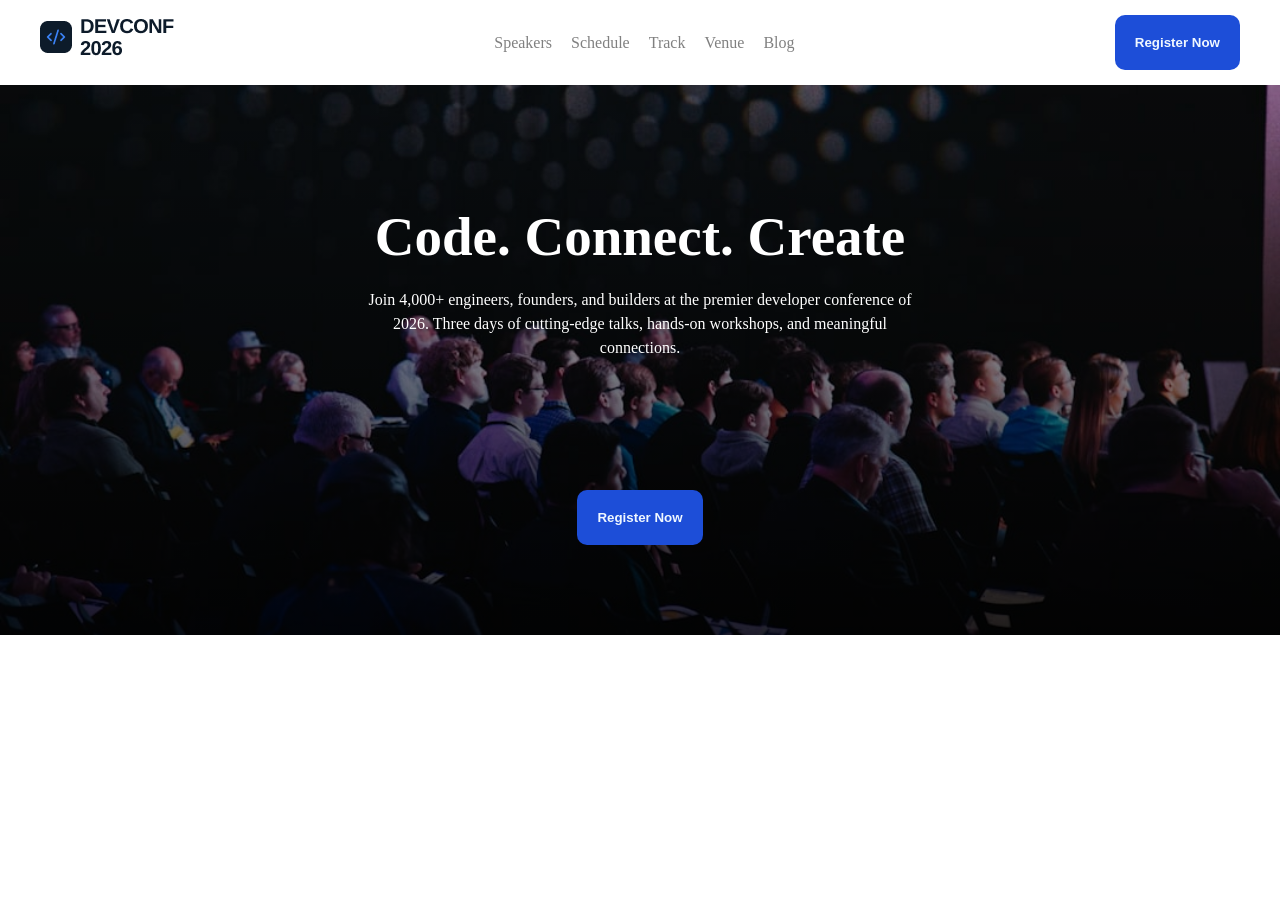
==== index.html @ 89bc0938 "Initial commit" ====
<!doctype html>
<html lang="en">
  <head>
    <meta charset="UTF-8" />
    <meta name="viewport" content="width=device-width, initial-scale=1.0" />
    <link rel="stylesheet" href="./style.css" />
    <title>Document</title>
  </head>
  <body>
    <!-- header start -->
    <header>
      <nav class="container">
        <!-- logo start -->

        <div class="logo-image">
          <img src="./assets/logo.png" alt="" />
        </div>
        <!-- logo end -->

        <!-- ul start -->

        <ul>
          <li><a href="">Speakers</a></li>
          <li><a href="">Schedule</a></li>
          <li><a href="">Track</a></li>
          <li><a href="">Venue</a></li>
          <li><a href="">Blog</a></li>
        </ul>
        <!-- ul end -->

        <!-- button -->
        <button class="btn">Register Now</button>
      </nav>
    </header>
    <!-- header end -->

    <!-- hero section start -->

    <div id="hero-pic">
      <div class="hero-content">
        <h1>Code. Connect. Create</h1>
        <p>
          Join 4,000+ engineers, founders, and builders at the premier developer
          conference of 2026. Three days of cutting-edge talks, hands-on
          workshops, and meaningful connections.
        </p>
        <button class="btn">Register Now</button>
      </div>
    </div>

    <!-- hero section end -->

    <!-- hero section end -->
  </body>
</html>
---- style.css ----
* {
  margin: 0;
  padding: 0;
}
header {
  background-color: rgb(255, 255, 255);
}
.container {
  max-width: 1200px;
  margin: auto;
}
.logo-image {
  cursor: pointer;
}

nav {
  display: flex;
  justify-content: space-between;
  padding: 15px 0;
}

ul {
  list-style: none;
  display: flex;
  gap: 19px;
  align-items: center;
}
ul li a {
  text-decoration: none;
  color: gray;
}
/* common button */
.btn {
  background-color: #1d4ed8;
  color: aliceblue;
  border: none;
  padding: 20px 20px;
  border-radius: 10px;
  cursor: pointer;
  font-weight: 600;
}

/* header end */

/* image */

#hero-pic {
  background:
    linear-gradient(rgba(0, 0, 0, 0.2), rgba(0, 0, 0, 0.8)),
    url("./assets/banner.jpg");

  background-size: cover;
  background-position: center;
  background-repeat: no-repeat;

  height: 550px;
  display: flex;
  justify-content: center;
}

.hero-content {
  width: 45%;
  color: white;
  text-align: center;
  margin-top: 120px;
}

.hero-content h1 {
  font-size: 55px;
  font-weight: bold;
  margin-bottom: 20px;
}

.hero-content p {
  font-size: 16px;
  line-height: 24px;
  margin-bottom: 130px;
}

/* image end */
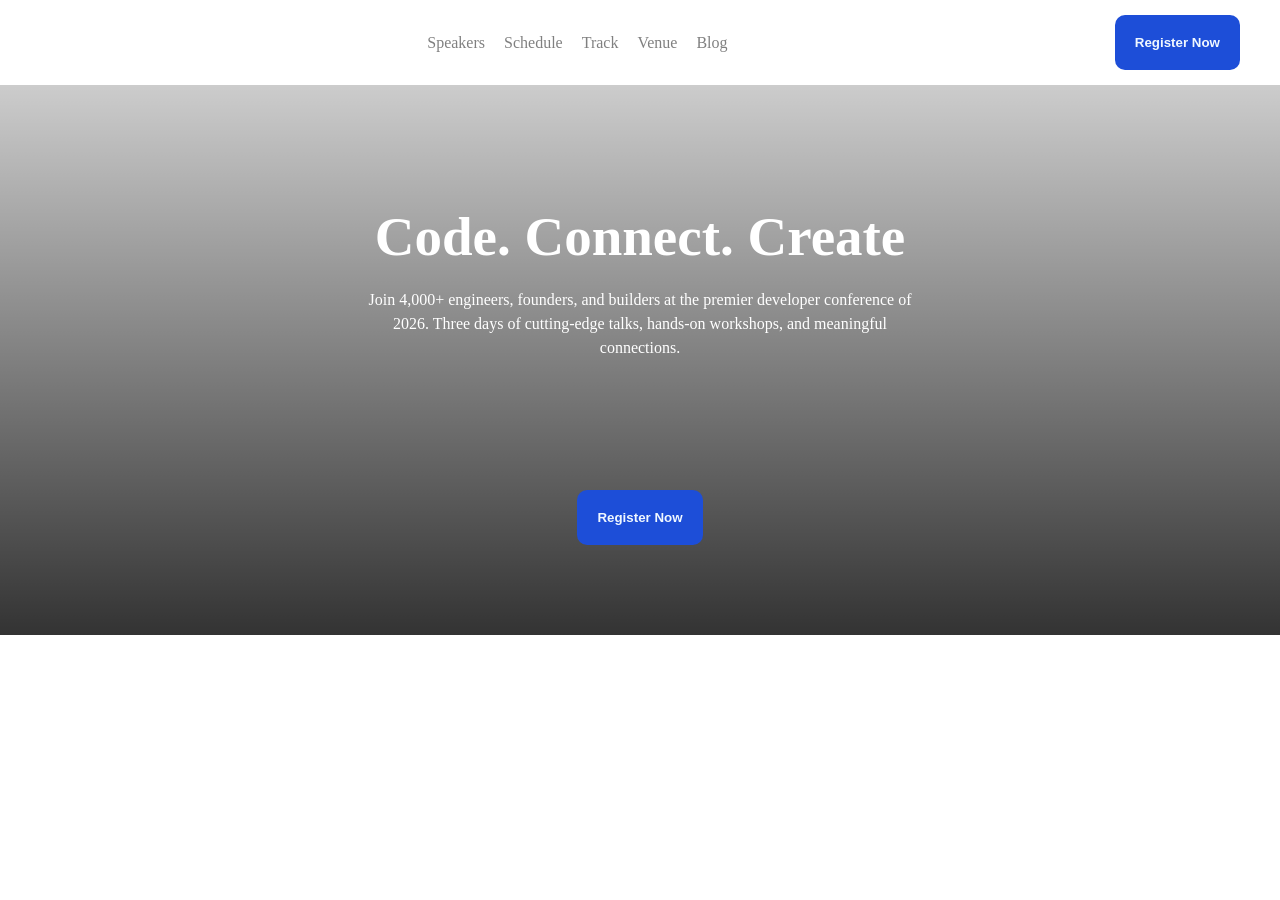
==== commit 21852652: "second commit" ====
--- a/index.html
+++ b/index.html
@@ -13,7 +13,7 @@
         <!-- logo start -->
 
         <div class="logo-image">
-          <img src="./assets/logo.png" alt="" />
+          <img src="./logo.png" alt="" />
         </div>
         <!-- logo end -->
 
--- a/style.css
+++ b/style.css
@@ -47,7 +47,7 @@
 #hero-pic {
   background:
     linear-gradient(rgba(0, 0, 0, 0.2), rgba(0, 0, 0, 0.8)),
-    url("./assets/banner.jpg");
+    url("./banner.jpg");
 
   background-size: cover;
   background-position: center;
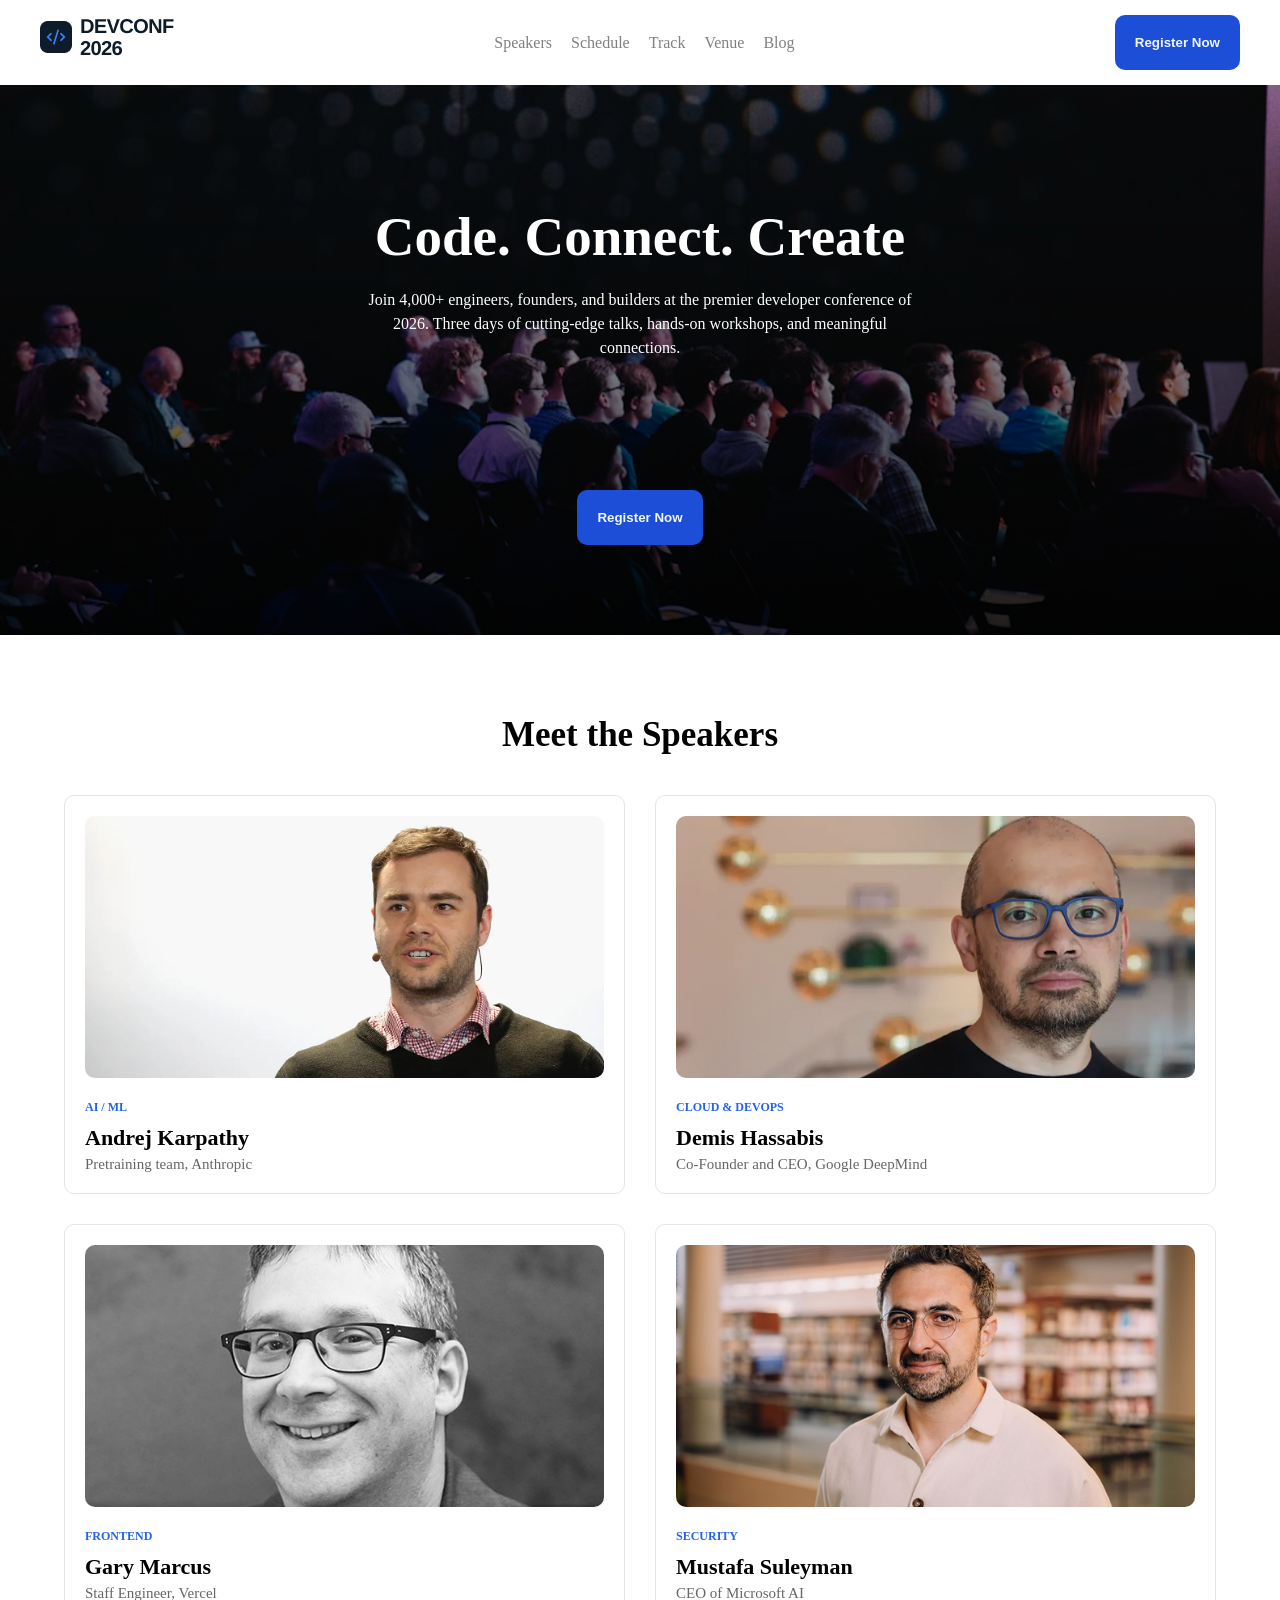
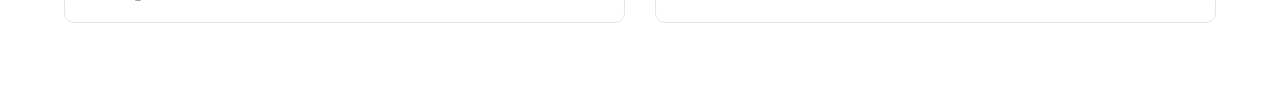
==== commit 2ac9fef9: "speaker part added" ====
--- a/index.html
+++ b/index.html
@@ -13,7 +13,7 @@
         <!-- logo start -->
 
         <div class="logo-image">
-          <img src="./logo.png" alt="" />
+          <img src="./assets/logo.png" alt="" />
         </div>
         <!-- logo end -->
 
@@ -50,6 +50,38 @@
 
     <!-- hero section end -->
 
-    <!-- hero section end -->
+    <!-- speakers start -->
+        <section id="speakers">
+            <h2>Meet the Speakers</h2>
+            <div class="speakers-main">
+                <div class="spekers-child-card">
+                    <img src="./assets/andrej.png" alt="">
+                    <span>AI / ML</span>
+                    <h3>Andrej Karpathy</h3>
+                    <p>Pretraining team, Anthropic</p>
+                </div>
+                <div class="spekers-child-card">
+                    <img src="./assets/demis.png" alt="">
+                    <span>CLOUD & DEVOPS</span>
+                    <h3>Demis Hassabis</h3>
+                    <p>Co-Founder and CEO, Google DeepMind</p>
+                </div>
+                <div class="spekers-child-card">
+                    <img src="./assets/gary.png" alt="">
+                    <span>FRONTEND</span>
+                    <h3>Gary Marcus</h3>
+                    <p>Staff Engineer, Vercel</p>
+                </div>
+                <div class="spekers-child-card">
+                    <img src="./assets/mustafa.png" alt="">
+                    <span>SECURITY</span>
+                    <h3>Mustafa Suleyman</h3>
+                    <p>CEO of Microsoft AI</p>
+                </div>
+            </div>
+        </section>
+        <!-- speakers end -->
+
+
   </body>
 </html>
--- a/style.css
+++ b/style.css
@@ -47,7 +47,7 @@
 #hero-pic {
   background:
     linear-gradient(rgba(0, 0, 0, 0.2), rgba(0, 0, 0, 0.8)),
-    url("./banner.jpg");
+    url("./assets/banner.jpg");
 
   background-size: cover;
   background-position: center;
@@ -78,3 +78,54 @@
 }
 
 /* image end */
+
+
+/* speaker point */
+
+
+#speakers{
+    margin: 80px 0;
+}
+
+#speakers h2{
+    text-align: center;
+    font-size: 35px;
+    margin-bottom: 40px;
+}
+
+.speakers-main{
+    width: 90%;
+    margin: auto;
+    display: grid;
+    grid-template-columns: repeat(2, 1fr);
+    gap: 30px;
+}
+
+.spekers-child-card{
+    padding: 20px;
+    border: 1px solid #e5e5e5;
+    border-radius: 10px;
+}
+
+.spekers-child-card img{
+    width: 100%;
+    border-radius: 10px;
+    margin-bottom: 15px;
+}
+
+.spekers-child-card span{
+    color: #2563eb;
+    font-size: 12px;
+    font-weight: bold;
+}
+
+.spekers-child-card h3{
+    margin: 10px 0 5px;
+    font-size: 22px;
+}
+
+.spekers-child-card p{
+    color: #666;
+    font-size: 15px;
+    gap: 20px;
+}
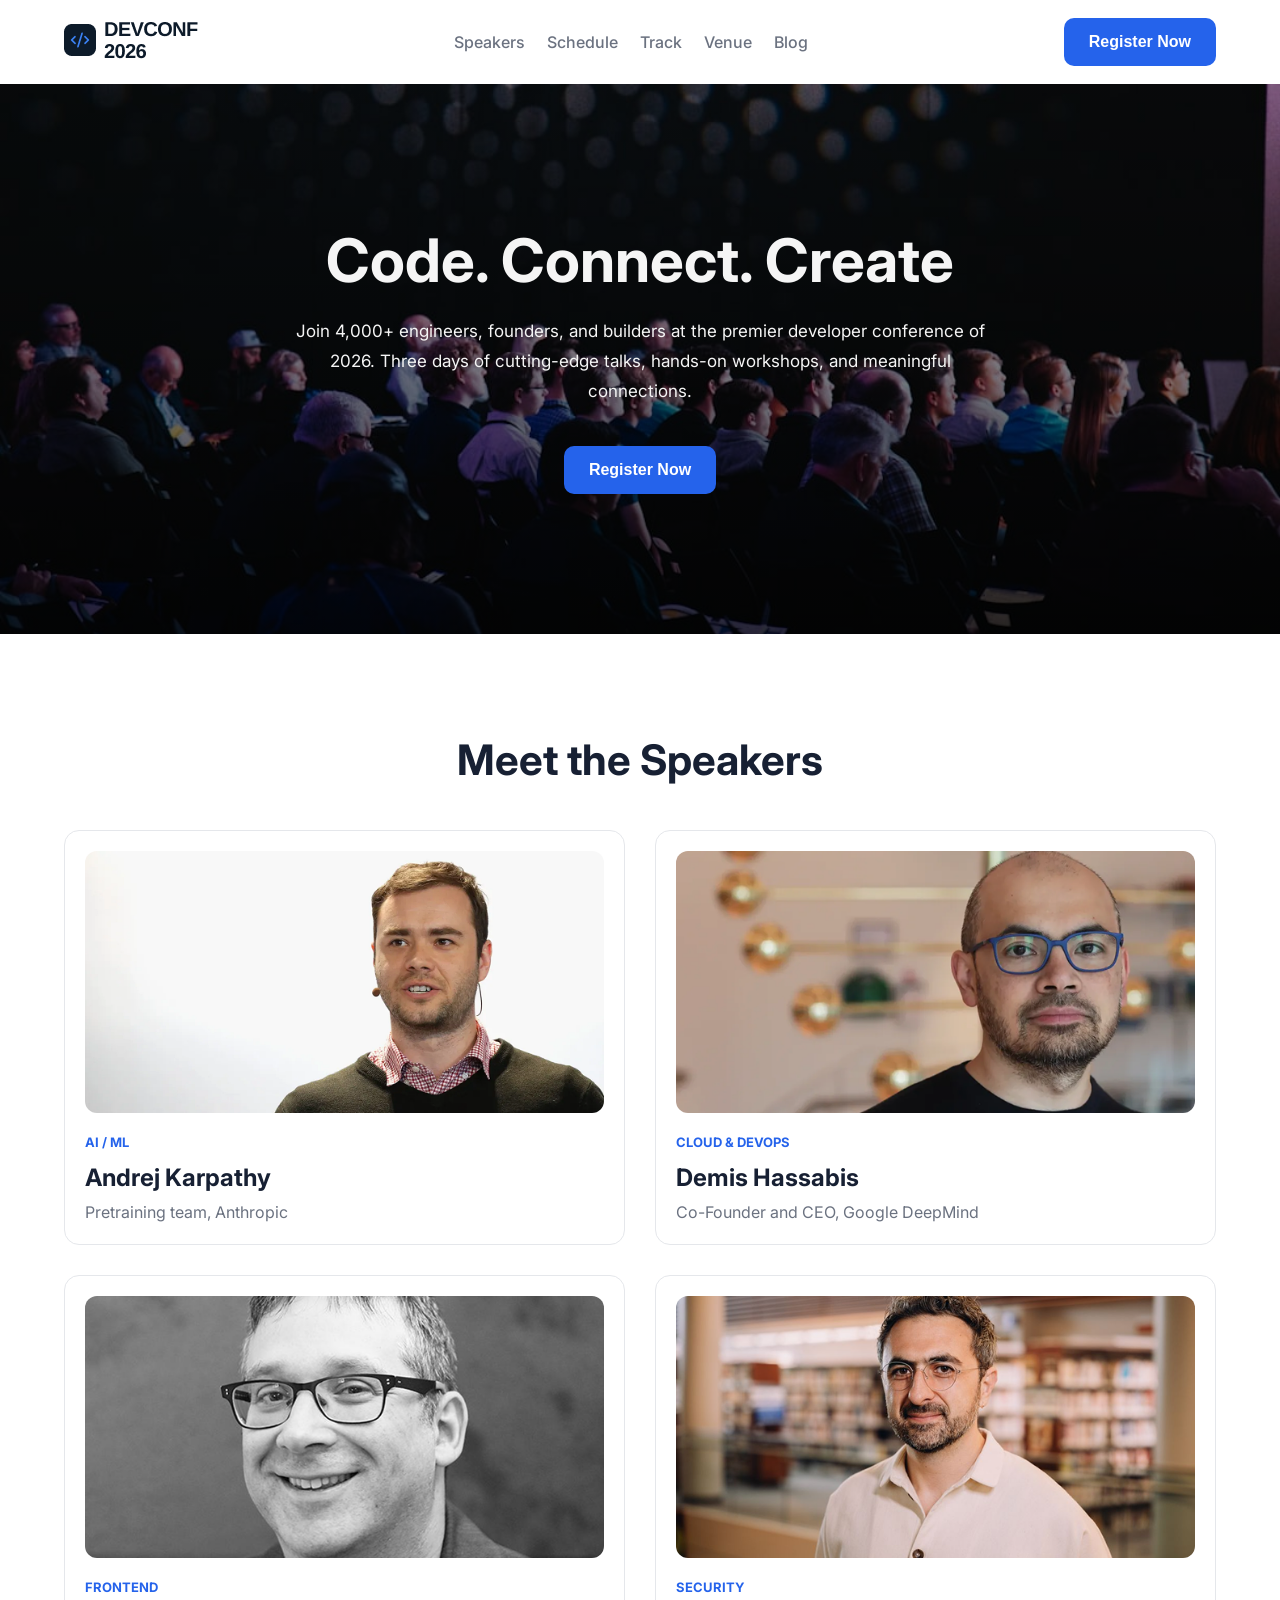
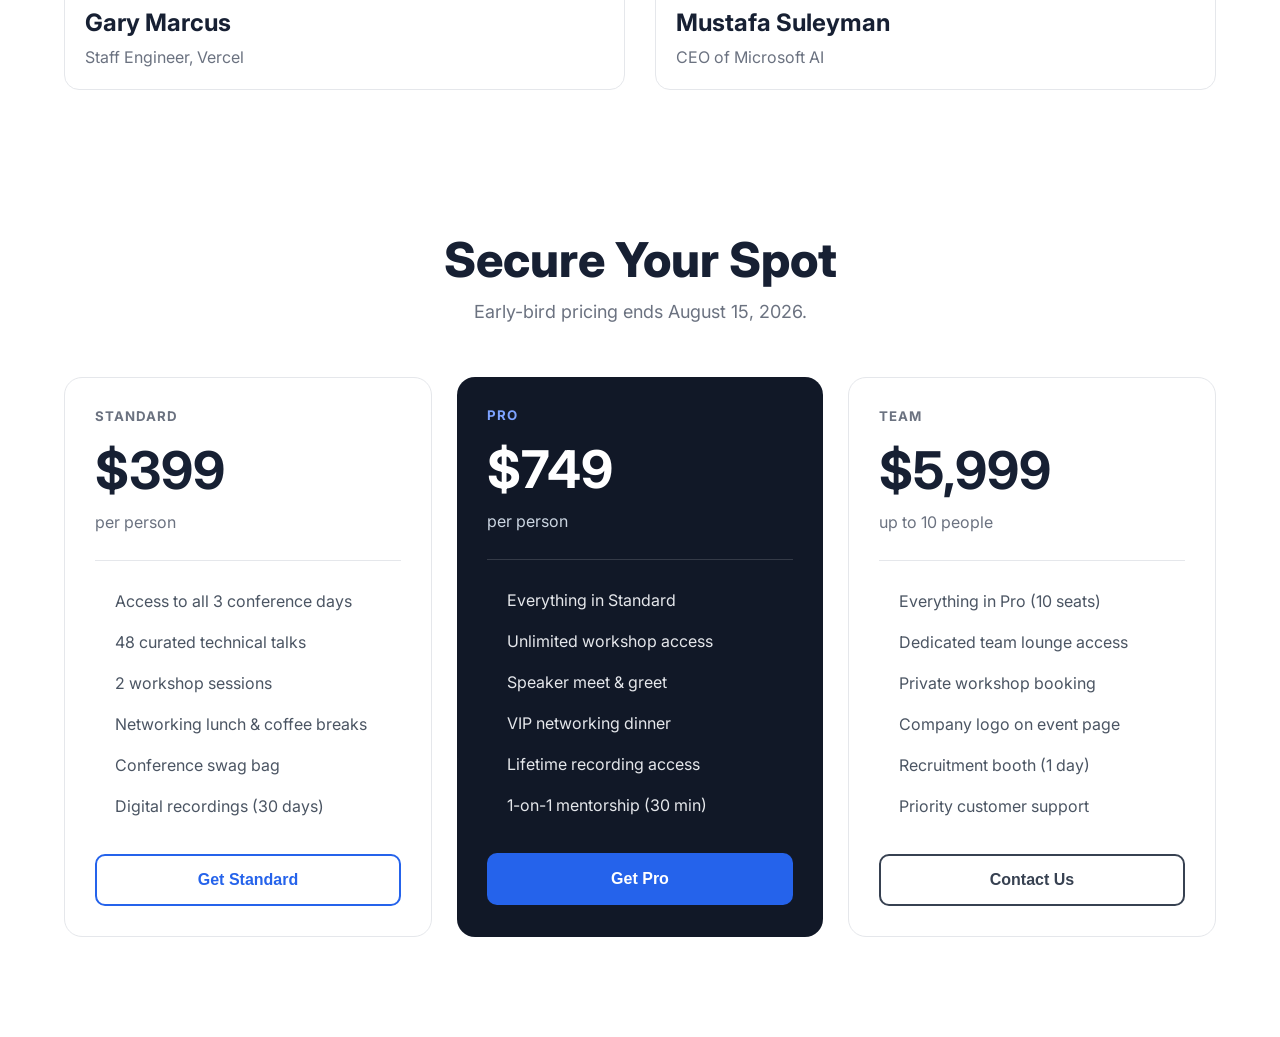
==== commit d068b5a7: "commit done" ====
--- a/index.html
+++ b/index.html
@@ -5,19 +5,26 @@
     <meta name="viewport" content="width=device-width, initial-scale=1.0" />
     <link rel="stylesheet" href="./style.css" />
     <title>Document</title>
+    <link rel="preconnect" href="https://fonts.googleapis.com" />
+    <link
+      href="https://fonts.googleapis.com/css2?family=Inter:wght@400;500;600;700&display=swap"
+      rel="stylesheet"
+    />
+
+    <link
+      rel="stylesheet"
+      href="https://cdnjs.cloudflare.com/ajax/libs/font-awesome/6.7.1/css/all.min.css"
+    />
   </head>
+
   <body>
-    <!-- header start -->
+    <!--  HEADER -->
+
     <header>
       <nav class="container">
-        <!-- logo start -->
-
         <div class="logo-image">
           <img src="./assets/logo.png" alt="" />
         </div>
-        <!-- logo end -->
-
-        <!-- ul start -->
 
         <ul>
           <li><a href="">Speakers</a></li>
@@ -26,62 +33,143 @@
           <li><a href="">Venue</a></li>
           <li><a href="">Blog</a></li>
         </ul>
-        <!-- ul end -->
 
-        <!-- button -->
         <button class="btn">Register Now</button>
       </nav>
     </header>
-    <!-- header end -->
 
-    <!-- hero section start -->
+    <!-- HERO -->
 
-    <div id="hero-pic">
-      <div class="hero-content">
-        <h1>Code. Connect. Create</h1>
-        <p>
-          Join 4,000+ engineers, founders, and builders at the premier developer
-          conference of 2026. Three days of cutting-edge talks, hands-on
-          workshops, and meaningful connections.
-        </p>
-        <button class="btn">Register Now</button>
+    <section id="hero-pic">
+      <!-- Hero content will stay inside container -->
+      <div class="container">
+        <div class="hero-content">
+          <h1>Code. Connect. Create</h1>
+
+          <p>
+            Join 4,000+ engineers, founders, and builders at the premier
+            developer conference of 2026. Three days of cutting-edge talks,
+            hands-on workshops, and meaningful connections.
+          </p>
+
+          <button class="btn">Register Now</button>
+        </div>
       </div>
-    </div>
+    </section>
 
-    <!-- hero section end -->
+    <!-- ================= SPEAKERS ================= -->
 
-    <!-- speakers start -->
-        <section id="speakers">
-            <h2>Meet the Speakers</h2>
-            <div class="speakers-main">
-                <div class="spekers-child-card">
-                    <img src="./assets/andrej.png" alt="">
-                    <span>AI / ML</span>
-                    <h3>Andrej Karpathy</h3>
-                    <p>Pretraining team, Anthropic</p>
-                </div>
-                <div class="spekers-child-card">
-                    <img src="./assets/demis.png" alt="">
-                    <span>CLOUD & DEVOPS</span>
-                    <h3>Demis Hassabis</h3>
-                    <p>Co-Founder and CEO, Google DeepMind</p>
-                </div>
-                <div class="spekers-child-card">
-                    <img src="./assets/gary.png" alt="">
-                    <span>FRONTEND</span>
-                    <h3>Gary Marcus</h3>
-                    <p>Staff Engineer, Vercel</p>
-                </div>
-                <div class="spekers-child-card">
-                    <img src="./assets/mustafa.png" alt="">
-                    <span>SECURITY</span>
-                    <h3>Mustafa Suleyman</h3>
-                    <p>CEO of Microsoft AI</p>
-                </div>
-            </div>
-        </section>
-        <!-- speakers end -->
+    <section id="speakers" class="container">
+      <h2>Meet the Speakers</h2>
 
+      <div class="speakers-main">
+        <div class="spekers-child-card">
+          <img src="./assets/andrej.png" alt="" />
+          <span>AI / ML</span>
+          <h3>Andrej Karpathy</h3>
+          <p>Pretraining team, Anthropic</p>
+        </div>
 
+        <div class="spekers-child-card">
+          <img src="./assets/demis.png" alt="" />
+          <span>CLOUD & DEVOPS</span>
+          <h3>Demis Hassabis</h3>
+          <p>Co-Founder and CEO, Google DeepMind</p>
+        </div>
+
+        <div class="spekers-child-card">
+          <img src="./assets/gary.png" alt="" />
+          <span>FRONTEND</span>
+          <h3>Gary Marcus</h3>
+          <p>Staff Engineer, Vercel</p>
+        </div>
+
+        <div class="spekers-child-card">
+          <img src="./assets/mustafa.png" alt="" />
+          <span>SECURITY</span>
+          <h3>Mustafa Suleyman</h3>
+          <p>CEO of Microsoft AI</p>
+        </div>
+      </div>
+    </section>
+
+    <!--  PRICING  -->
+
+    <section class="pricing-section container">
+      <h2 class="section-title">Secure Your Spot</h2>
+
+      <p class="section-subtitle">Early-bird pricing ends August 15, 2026.</p>
+
+      <div class="pricing-container">
+        <!-- Standard -->
+
+        <div class="price-card">
+          <h5>STANDARD</h5>
+
+          <h2>$399</h2>
+
+          <p class="price-text">per person</p>
+
+          <hr />
+
+          <ul>
+            <li>Access to all 3 conference days</li>
+            <li>48 curated technical talks</li>
+            <li>2 workshop sessions</li>
+            <li>Networking lunch & coffee breaks</li>
+            <li>Conference swag bag</li>
+            <li>Digital recordings (30 days)</li>
+          </ul>
+
+          <button class="outline-btn">Get Standard</button>
+        </div>
+
+        <!-- Pro -->
+
+        <div class="price-card active-card">
+          <h5>PRO</h5>
+
+          <h2>$749</h2>
+
+          <p class="price-text">per person</p>
+
+          <hr />
+
+          <ul>
+            <li>Everything in Standard</li>
+            <li>Unlimited workshop access</li>
+            <li>Speaker meet & greet</li>
+            <li>VIP networking dinner</li>
+            <li>Lifetime recording access</li>
+            <li>1-on-1 mentorship (30 min)</li>
+          </ul>
+
+          <button class="fill-btn">Get Pro</button>
+        </div>
+
+        <!-- Team -->
+
+        <div class="price-card">
+          <h5>TEAM</h5>
+
+          <h2>$5,999</h2>
+
+          <p class="price-text">up to 10 people</p>
+
+          <hr />
+
+          <ul>
+            <li>Everything in Pro (10 seats)</li>
+            <li>Dedicated team lounge access</li>
+            <li>Private workshop booking</li>
+            <li>Company logo on event page</li>
+            <li>Recruitment booth (1 day)</li>
+            <li>Priority customer support</li>
+          </ul>
+
+          <button class="team-btn">Contact Us</button>
+        </div>
+      </div>
+    </section>
   </body>
 </html>
--- a/style.css
+++ b/style.css
@@ -1,52 +1,74 @@
+/*   GOOGLE FONT*/
+@import url("https://fonts.googleapis.com/css2?family=Inter:wght@400;500;600;700;800&display=swap");
+
+/*RESET*/
 * {
   margin: 0;
   padding: 0;
-}
-header {
-  background-color: rgb(255, 255, 255);
-}
+  box-sizing: border-box;
+}
+
+body {
+  font-family: "Inter", sans-serif;
+  color: #172033;
+  background: #fff;
+}
+
 .container {
   max-width: 1200px;
+  width: 90%;
   margin: auto;
 }
+
+/* ==========================
+        COMMON BUTTON
+========================== */
+.btn {
+  background: #2563eb;
+  color: #fff;
+  border: none;
+  padding: 15px 25px;
+  border-radius: 10px;
+  font-size: 16px;
+  font-weight: 600;
+  cursor: pointer;
+}
+
+/*       HEADER */
+
+header {
+  background: #fff;
+}
+
+nav {
+  display: flex;
+  justify-content: space-between;
+  align-items: center;
+  padding: 18px 0;
+}
+
 .logo-image {
   cursor: pointer;
 }
 
-nav {
-  display: flex;
-  justify-content: space-between;
-  padding: 15px 0;
-}
-
-ul {
+nav ul {
   list-style: none;
   display: flex;
-  gap: 19px;
   align-items: center;
-}
-ul li a {
+  gap: 22px;
+}
+
+nav ul li a {
   text-decoration: none;
-  color: gray;
-}
-/* common button */
-.btn {
-  background-color: #1d4ed8;
-  color: aliceblue;
-  border: none;
-  padding: 20px 20px;
-  border-radius: 10px;
-  cursor: pointer;
-  font-weight: 600;
-}
-
-/* header end */
-
-/* image */
+  color: #6b7280;
+  font-weight: 500;
+}
+
+/*         HERO*/
 
 #hero-pic {
   background:
-    linear-gradient(rgba(0, 0, 0, 0.2), rgba(0, 0, 0, 0.8)),
+    linear-gradient(rgba(0, 0, 0, 0.25), rgba(0, 0, 0, 0.75)),
     url("./assets/banner.jpg");
 
   background-size: cover;
@@ -54,78 +76,205 @@
   background-repeat: no-repeat;
 
   height: 550px;
-  display: flex;
-  justify-content: center;
+
+  display: flex;
+  align-items: center;
 }
 
 .hero-content {
-  width: 45%;
-  color: white;
-  text-align: center;
-  margin-top: 120px;
+  max-width: 700px;
+  margin: auto;
+  text-align: center;
+  color: #fff;
 }
 
 .hero-content h1 {
-  font-size: 55px;
-  font-weight: bold;
+  font-size: 60px;
   margin-bottom: 20px;
+  color: whitesmoke;
 }
 
 .hero-content p {
+  font-size: 17px;
+  line-height: 30px;
+  margin-bottom: 40px;
+  color: whitesmoke;
+}
+
+/*         SPEAKERS */
+
+#speakers {
+  padding: 100px 0;
+}
+
+#speakers h2 {
+  text-align: center;
+  font-size: 42px;
+  margin-bottom: 45px;
+}
+
+.speakers-main {
+  display: grid;
+  grid-template-columns: repeat(2, 1fr);
+  gap: 30px;
+}
+
+.spekers-child-card {
+  border: 1px solid #e5e7eb;
+  border-radius: 15px;
+  padding: 20px;
+  transition: 0.3s;
+}
+
+.spekers-child-card img {
+  width: 100%;
+  display: block;
+  border-radius: 12px;
+  margin-bottom: 18px;
+}
+
+.spekers-child-card span {
+  color: #2563eb;
+  font-size: 13px;
+  font-weight: 700;
+}
+
+.spekers-child-card h3 {
+  margin: 12px 0 8px;
+  font-size: 24px;
+}
+
+.spekers-child-card p {
+  color: #6b7280;
+  line-height: 24px;
+}
+
+/*PRICING */
+
+.pricing-section {
+  padding: 40px 0 100px;
+}
+
+.section-title {
+  text-align: center;
+  font-size: 48px;
+  font-weight: 800;
+  margin-bottom: 12px;
+}
+
+.section-subtitle {
+  text-align: center;
+  color: #6b7280;
+  margin-bottom: 55px;
+  font-size: 18px;
+}
+
+.pricing-container {
+  display: flex;
+  gap: 25px;
+  align-items: stretch;
+}
+
+.price-card {
+  flex: 1;
+  background: #fff;
+  border: 1px solid #e5e7eb;
+  border-radius: 18px;
+  padding: 30px;
+  transition: 0.3s;
+}
+
+.price-card h5 {
+  color: #6b7280;
+  letter-spacing: 1px;
+  margin-bottom: 15px;
+}
+
+.price-card h2 {
+  font-size: 52px;
+  margin-bottom: 10px;
+}
+
+.price-text {
+  color: #6b7280;
+}
+
+.price-card hr {
+  border: none;
+  border-top: 1px solid #e5e7eb;
+  margin: 28px 0;
+}
+
+/* pricing list */
+
+.price-card ul {
+  list-style: none;
+  display: block;
+  margin-bottom: 35px;
+}
+
+.price-card ul li {
+  position: relative;
+  padding-left: 20px;
+  margin-bottom: 16px;
+  color: #4b5563;
+  line-height: 25px;
+}
+
+/* Buttons */
+
+.outline-btn,
+.fill-btn,
+.team-btn {
+  width: 100%;
+  height: 52px;
+  border-radius: 10px;
   font-size: 16px;
-  line-height: 24px;
-  margin-bottom: 130px;
-}
-
-/* image end */
-
-
-/* speaker point */
-
-
-#speakers{
-    margin: 80px 0;
-}
-
-#speakers h2{
-    text-align: center;
-    font-size: 35px;
-    margin-bottom: 40px;
-}
-
-.speakers-main{
-    width: 90%;
-    margin: auto;
-    display: grid;
-    grid-template-columns: repeat(2, 1fr);
-    gap: 30px;
-}
-
-.spekers-child-card{
-    padding: 20px;
-    border: 1px solid #e5e5e5;
-    border-radius: 10px;
-}
-
-.spekers-child-card img{
-    width: 100%;
-    border-radius: 10px;
-    margin-bottom: 15px;
-}
-
-.spekers-child-card span{
-    color: #2563eb;
-    font-size: 12px;
-    font-weight: bold;
-}
-
-.spekers-child-card h3{
-    margin: 10px 0 5px;
-    font-size: 22px;
-}
-
-.spekers-child-card p{
-    color: #666;
-    font-size: 15px;
-    gap: 20px;
-}+  font-weight: 700;
+  cursor: pointer;
+}
+
+.outline-btn {
+  background: #fff;
+  color: #2563eb;
+  border: 2px solid #2563eb;
+}
+
+.fill-btn {
+  background: #2563eb;
+  color: #fff;
+  border: none;
+}
+
+.team-btn {
+  background: #fff;
+  color: #374151;
+  border: 2px solid #374151;
+}
+
+/* Active Card */
+
+.active-card {
+  background: #111827;
+  border: none;
+}
+
+.active-card h5 {
+  color: #7da2ff;
+}
+
+.active-card h2 {
+  color: #fff;
+}
+
+.active-card .price-text {
+  color: #cbd5e1;
+}
+
+.active-card hr {
+  border-top: 1px solid rgba(255, 255, 255, 0.15);
+}
+
+.active-card ul li {
+  color: #e5e7eb;
+}
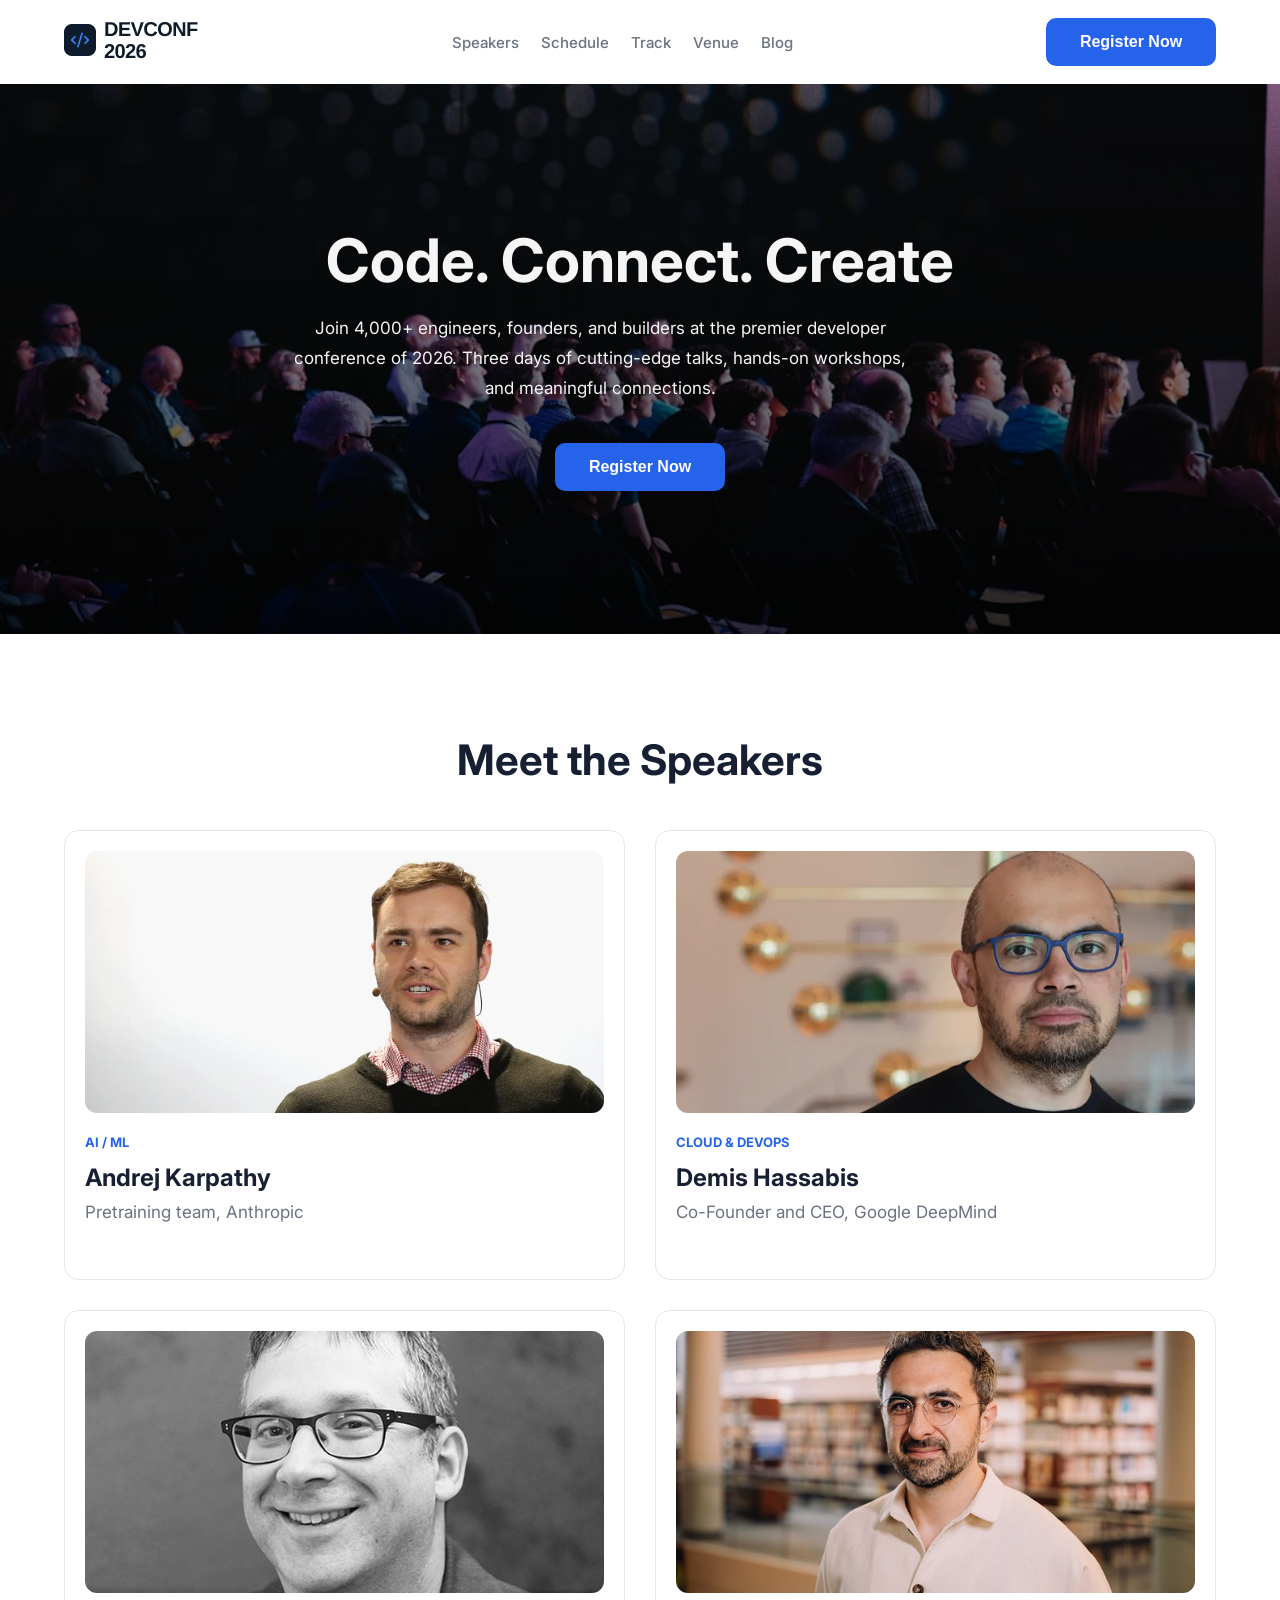
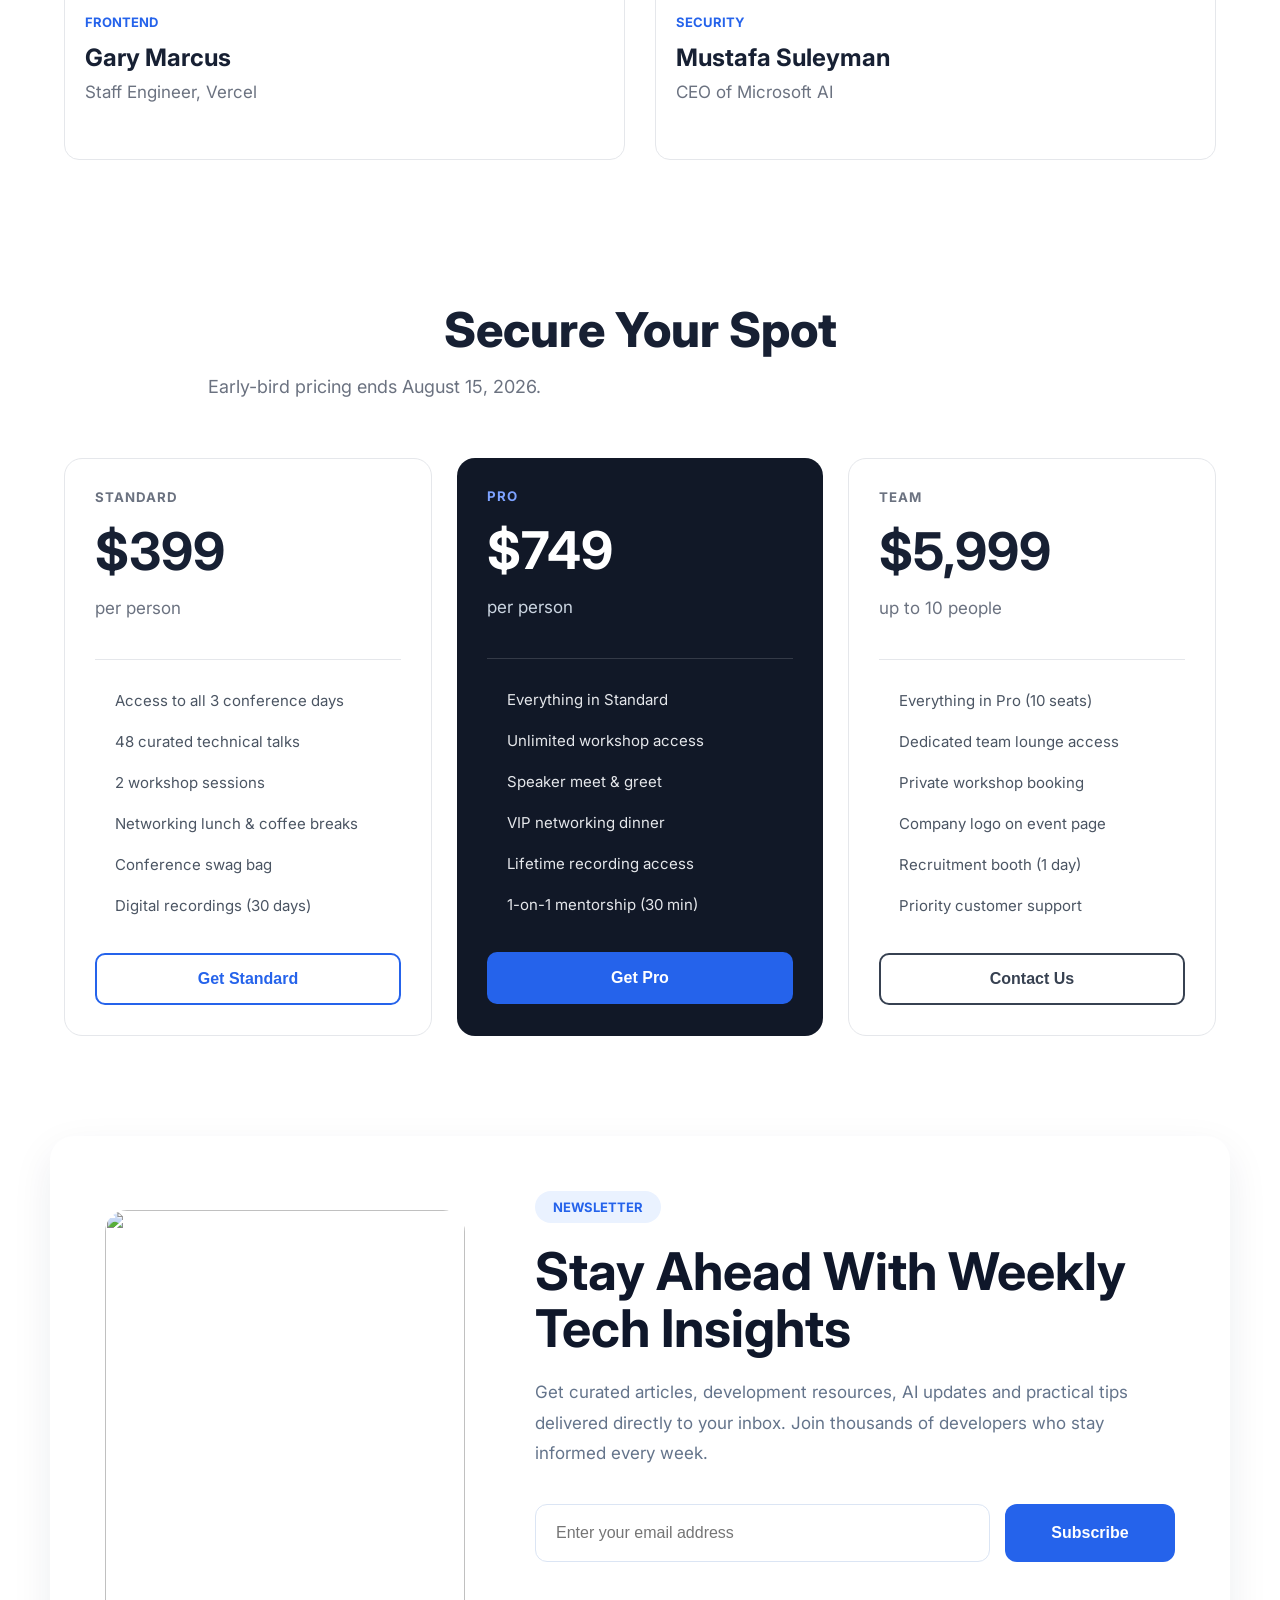
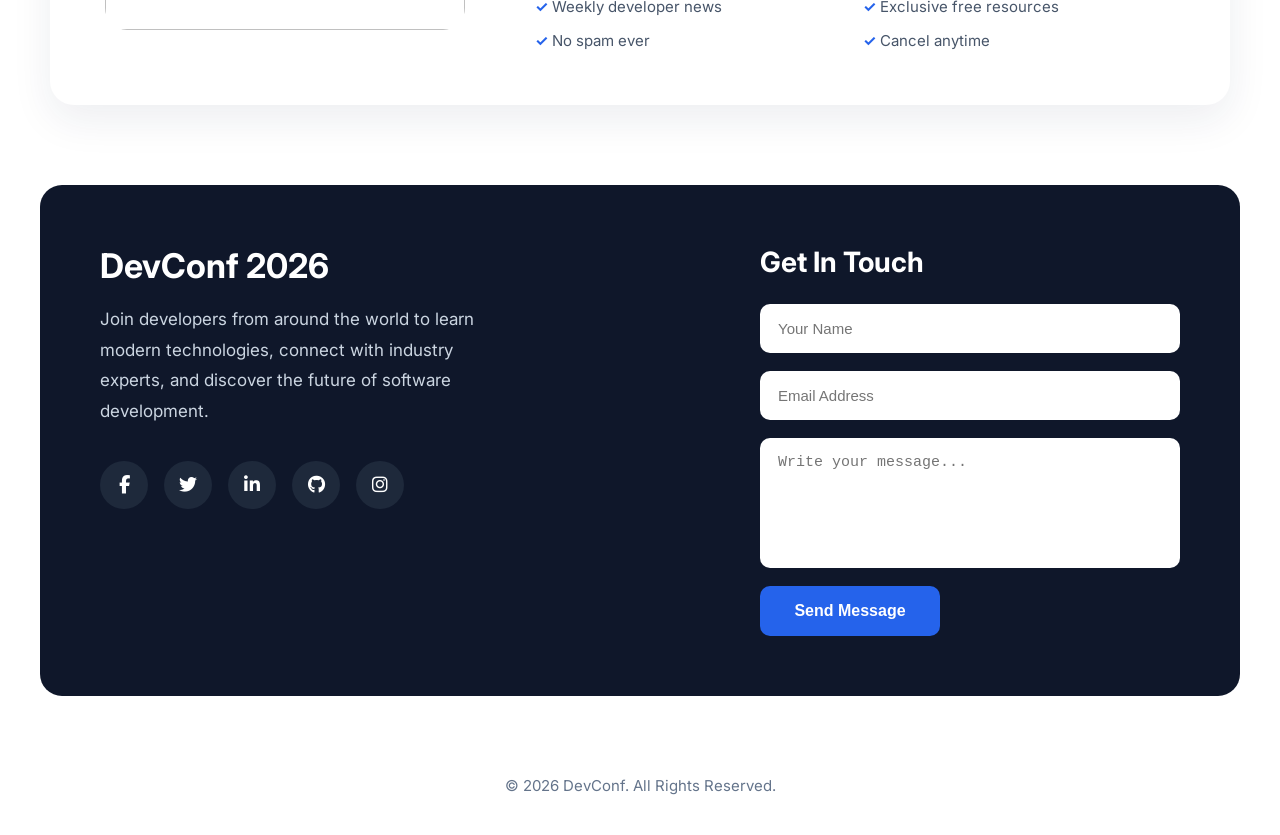
==== commit ecd22774: "complete" ====
--- a/index.html
+++ b/index.html
@@ -171,5 +171,83 @@
         </div>
       </div>
     </section>
+
+    <!-- ai create -->
+    <section class="newsletter">
+      <div class="left">
+        <img
+          src="https://images.unsplash.com/photo-1516321318423-f06f85e504b3?auto=format&fit=crop&w=700&q=80"
+        />
+      </div>
+
+      <div class="right">
+        <div class="badge">NEWSLETTER</div>
+
+        <h1>Stay Ahead With Weekly Tech Insights</h1>
+
+        <p>
+          Get curated articles, development resources, AI updates and practical
+          tips delivered directly to your inbox. Join thousands of developers
+          who stay informed every week.
+        </p>
+
+        <div class="form">
+          <input type="email" placeholder="Enter your email address" />
+
+          <button>Subscribe</button>
+        </div>
+
+        <ul>
+          <li class="ai">Weekly developer news</li>
+          <li class="ai">Exclusive free resources</li>
+          <li class="ai">No spam ever</li>
+          <li class="ai">Cancel anytime</li>
+        </ul>
+      </div>
+    </section>
+
+    <!-- footer -->
+
+    <footer>
+      <div class="footer">
+        <div class="footer-left">
+          <h2>DevConf 2026</h2>
+
+          <p>
+            Join developers from around the world to learn modern technologies,
+            connect with industry experts, and discover the future of software
+            development.
+          </p>
+
+          <div class="social-icons">
+            <a href="#"><i class="fab fa-facebook-f"></i></a>
+
+            <a href="#"><i class="fab fa-twitter"></i></a>
+
+            <a href="#"><i class="fab fa-linkedin-in"></i></a>
+
+            <a href="#"><i class="fab fa-github"></i></a>
+
+            <a href="#"><i class="fab fa-instagram"></i></a>
+          </div>
+        </div>
+
+        <div class="footer-right">
+          <h3>Get In Touch</h3>
+
+          <form>
+            <input type="text" placeholder="Your Name" />
+
+            <input type="email" placeholder="Email Address" />
+
+            <textarea placeholder="Write your message..."></textarea>
+
+            <button type="submit">Send Message</button>
+          </form>
+        </div>
+      </div>
+
+      <div class="bottom">© 2026 DevConf. All Rights Reserved.</div>
+    </footer>
   </body>
 </html>
--- a/style.css
+++ b/style.css
@@ -278,3 +278,277 @@
 .active-card ul li {
   color: #e5e7eb;
 }
+
+/* ai create */
+
+.newsletter {
+  max-width: 1180px;
+  margin: auto;
+
+  background: #fff;
+
+  border-radius: 24px;
+
+  padding: 55px;
+
+  display: flex;
+  align-items: center;
+  gap: 70px;
+
+  box-shadow: 0 15px 40px rgba(20, 40, 80, 0.08);
+}
+
+/* LEFT */
+
+.left {
+  width: 360px;
+  flex-shrink: 0;
+}
+
+.left img {
+  width: 100%;
+  height: 420px;
+
+  object-fit: cover;
+
+  border-radius: 22px;
+
+  display: block;
+}
+
+/* RIGHT */
+
+.right {
+  flex: 1;
+}
+
+.badge {
+  display: inline-block;
+
+  padding: 8px 18px;
+
+  background: #eaf2ff;
+
+  color: #2563eb;
+
+  border-radius: 30px;
+
+  font-size: 13px;
+  font-weight: 700;
+
+  margin-bottom: 20px;
+}
+
+h1 {
+  font-size: 52px;
+
+  line-height: 1.1;
+
+  color: #0f172a;
+
+  margin-bottom: 20px;
+}
+
+p {
+  font-size: 17px;
+
+  line-height: 1.8;
+
+  color: #64748b;
+
+  margin-bottom: 35px;
+
+  max-width: 620px;
+}
+
+.form {
+  display: flex;
+
+  gap: 15px;
+
+  margin-bottom: 35px;
+}
+
+input {
+  flex: 1;
+
+  height: 58px;
+
+  padding: 0 20px;
+
+  border: 1px solid #dbe5f4;
+
+  border-radius: 12px;
+
+  font-size: 16px;
+
+  outline: none;
+}
+
+button {
+  width: 170px;
+
+  border: none;
+
+  background: #2563eb;
+
+  color: #fff;
+
+  font-size: 16px;
+
+  font-weight: 600;
+
+  border-radius: 12px;
+
+  cursor: pointer;
+}
+
+ul {
+  list-style: none;
+
+  display: grid;
+
+  grid-template-columns: repeat(2, 1fr);
+
+  gap: 15px;
+}
+
+li {
+  font-size: 15px;
+
+  color: #475569;
+}
+
+.ai::before {
+  content: "✓ ";
+
+  color: #2563eb;
+
+  font-weight: bold;
+}
+
+/* footer */
+
+.footer {
+  max-width: 1200px;
+  margin: 80px auto;
+
+  background: #0f172a;
+
+  color: #fff;
+
+  border-radius: 22px;
+
+  padding: 60px;
+
+  display: flex;
+  justify-content: space-between;
+  align-items: flex-start;
+  gap: 80px;
+}
+
+.footer-left {
+  flex: 1;
+}
+
+.footer-left h2 {
+  font-size: 34px;
+  margin-bottom: 18px;
+}
+
+.footer-left p {
+  color: #cbd5e1;
+  line-height: 1.8;
+  max-width: 420px;
+  margin-bottom: 35px;
+}
+
+.social-icons {
+  display: flex;
+  gap: 16px;
+}
+
+.social-icons a {
+  width: 48px;
+  height: 48px;
+
+  background: #1e293b;
+
+  color: white;
+
+  border-radius: 50%;
+
+  text-decoration: none;
+
+  display: flex;
+  justify-content: center;
+  align-items: center;
+
+  font-size: 18px;
+}
+
+.footer-right {
+  width: 420px;
+}
+
+.footer-right h3 {
+  font-size: 28px;
+  margin-bottom: 25px;
+}
+
+.footer-right form {
+  display: flex;
+  flex-direction: column;
+  gap: 18px;
+}
+
+.footer-right input,
+.footer-right textarea {
+  width: 100%;
+
+  padding: 16px 18px;
+
+  border: none;
+
+  border-radius: 10px;
+
+  background: #fff;
+
+  font-size: 15px;
+
+  outline: none;
+}
+
+.footer-right textarea {
+  resize: none;
+  height: 130px;
+}
+
+.footer-right button {
+  width: 180px;
+
+  padding: 16px;
+
+  border: none;
+
+  border-radius: 10px;
+
+  background: #2563eb;
+
+  color: white;
+
+  font-size: 16px;
+  font-weight: 600;
+
+  cursor: pointer;
+}
+
+.bottom {
+  max-width: 1200px;
+  margin: 0 auto 40px;
+
+  text-align: center;
+
+  color: #64748b;
+  font-size: 15px;
+}
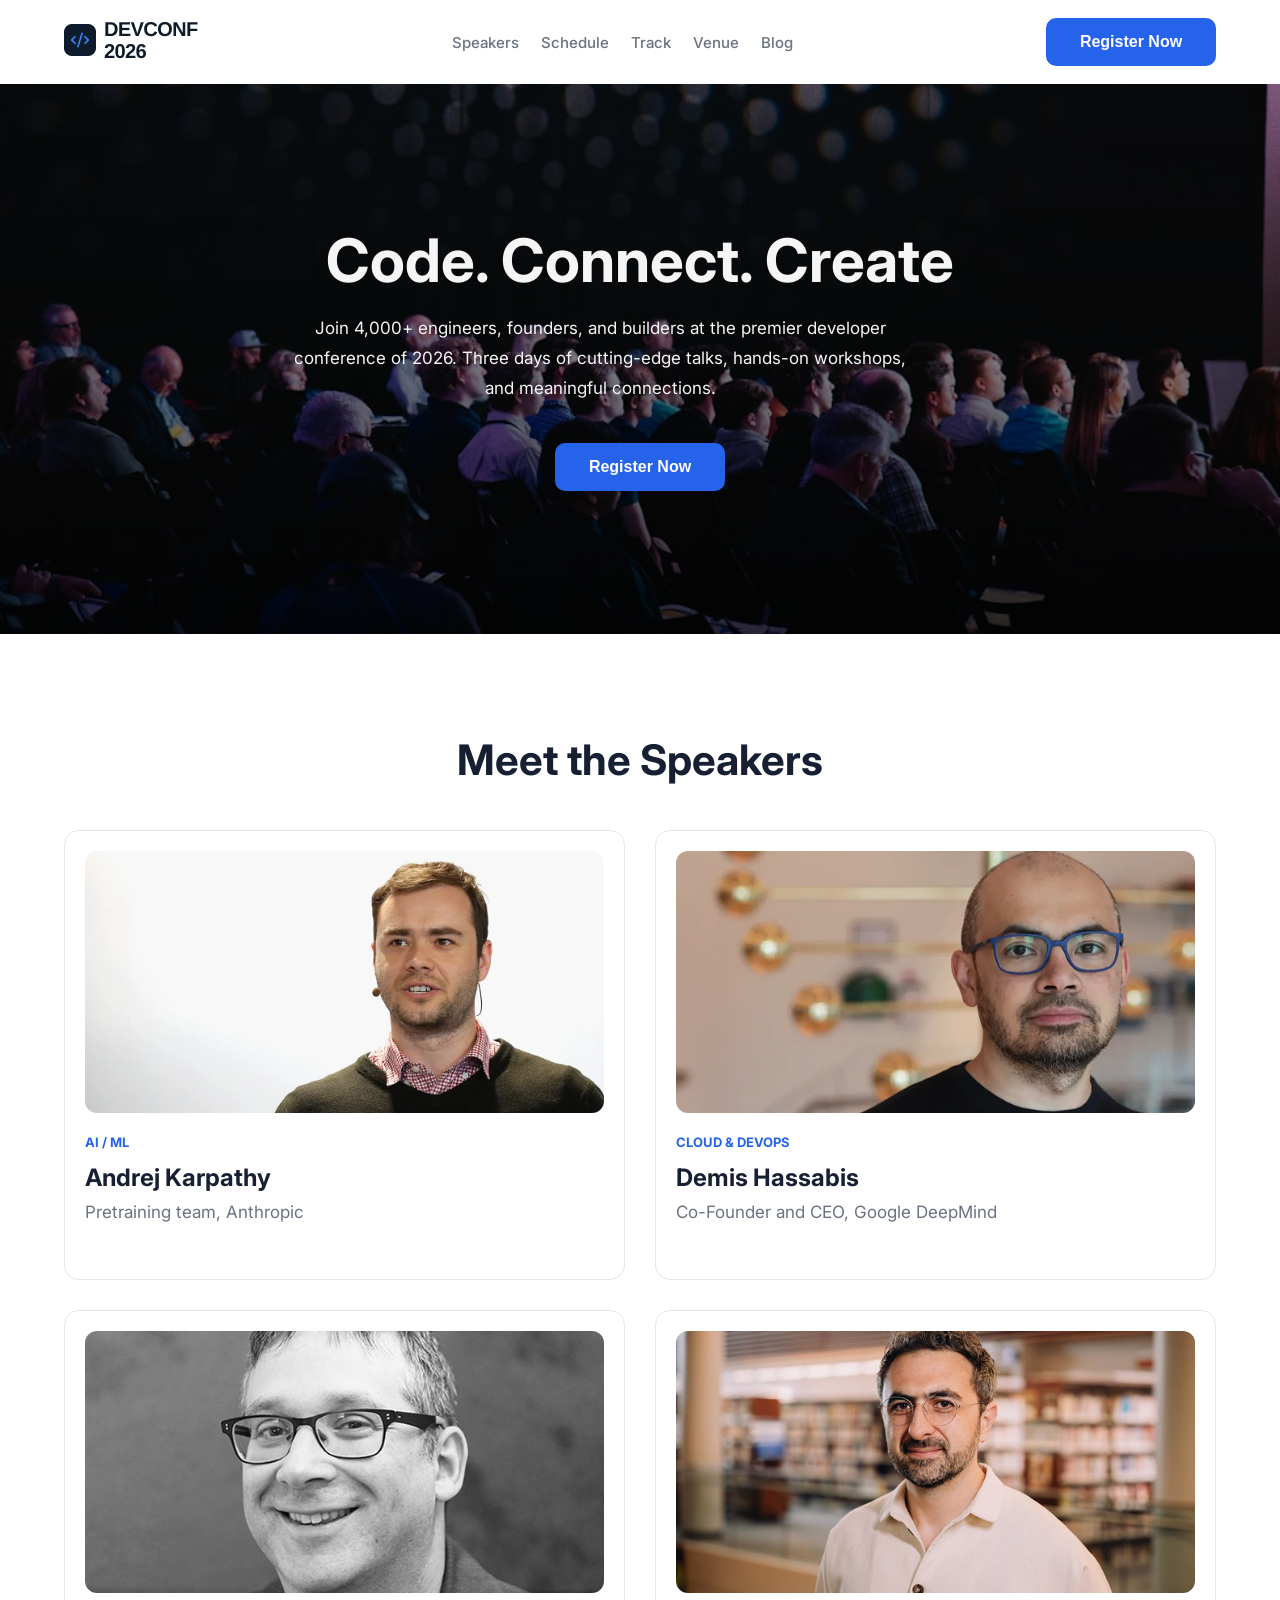
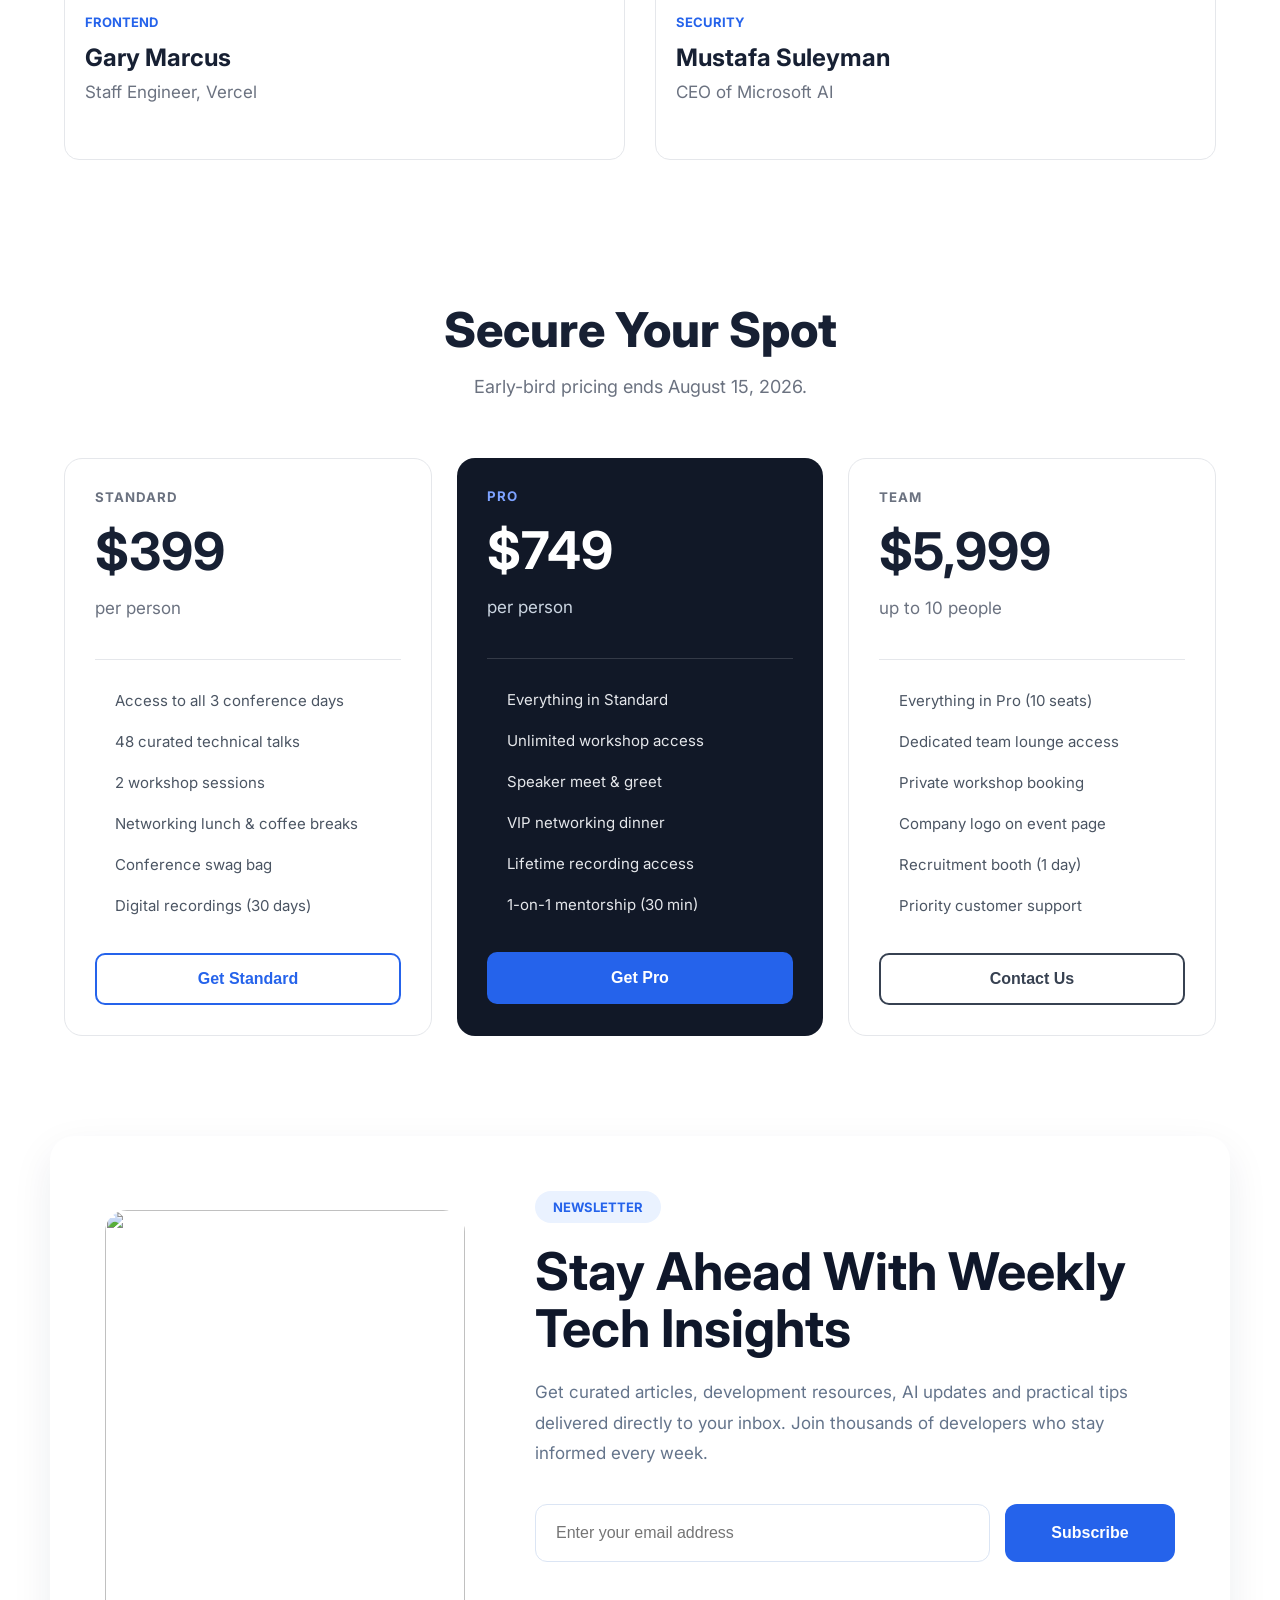
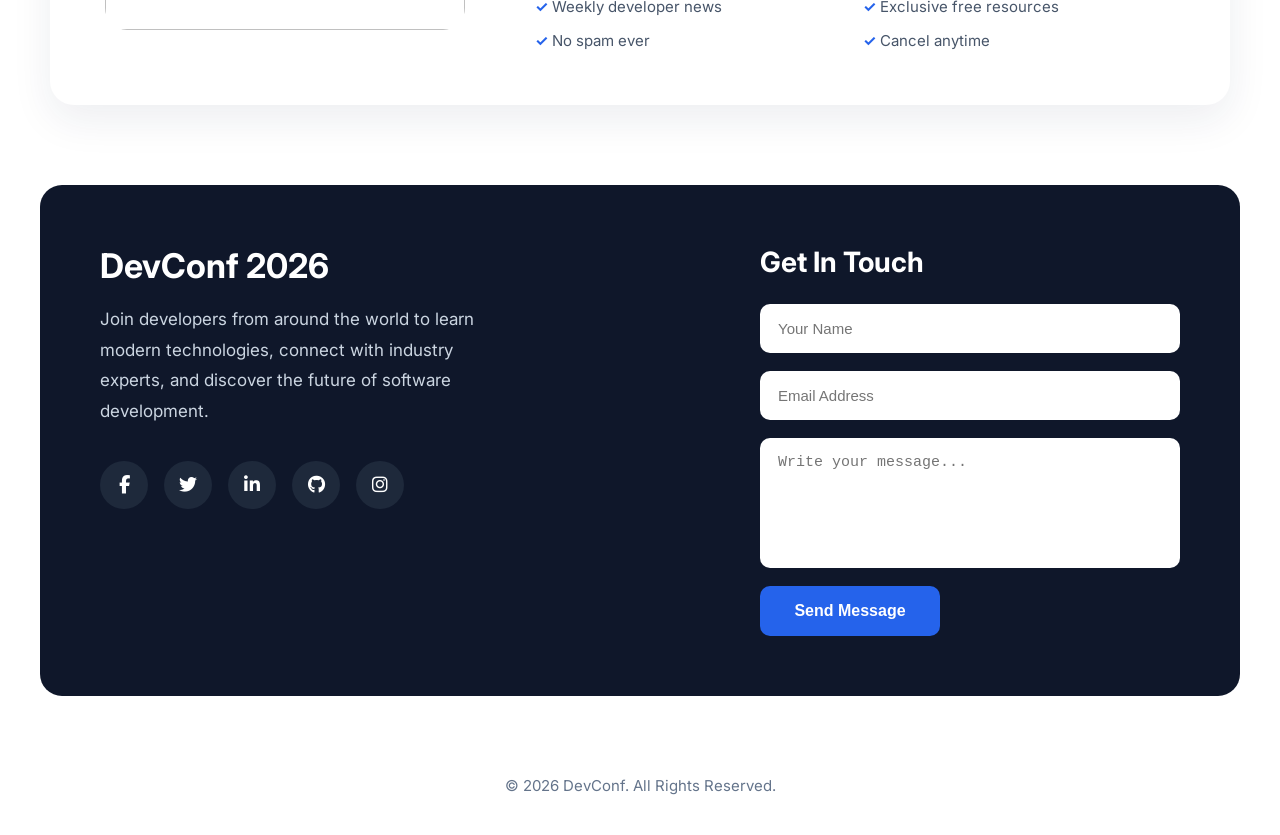
==== commit dabd3695: "final commit" ====
--- a/index.html
+++ b/index.html
@@ -41,7 +41,6 @@
     <!-- HERO -->
 
     <section id="hero-pic">
-      <!-- Hero content will stay inside container -->
       <div class="container">
         <div class="hero-content">
           <h1>Code. Connect. Create</h1>
@@ -57,7 +56,7 @@
       </div>
     </section>
 
-    <!-- ================= SPEAKERS ================= -->
+    <!--  SPEAKERS  -->
 
     <section id="speakers" class="container">
       <h2>Meet the Speakers</h2>
--- a/style.css
+++ b/style.css
@@ -20,9 +20,7 @@
   margin: auto;
 }
 
-/* ==========================
-        COMMON BUTTON
-========================== */
+/*  COMMON BUTTON */
 .btn {
   background: #2563eb;
   color: #fff;
@@ -34,7 +32,7 @@
   cursor: pointer;
 }
 
-/*       HEADER */
+/*  HEADER */
 
 header {
   background: #fff;
@@ -101,7 +99,7 @@
   color: whitesmoke;
 }
 
-/*         SPEAKERS */
+/* SPEAKERS */
 
 #speakers {
   padding: 100px 0;
@@ -158,11 +156,14 @@
 .section-title {
   text-align: center;
   font-size: 48px;
+
   font-weight: 800;
   margin-bottom: 12px;
 }
 
 .section-subtitle {
+  width: 100%;
+  max-width: none;
   text-align: center;
   color: #6b7280;
   margin-bottom: 55px;
@@ -181,7 +182,6 @@
   border: 1px solid #e5e7eb;
   border-radius: 18px;
   padding: 30px;
-  transition: 0.3s;
 }
 
 .price-card h5 {
